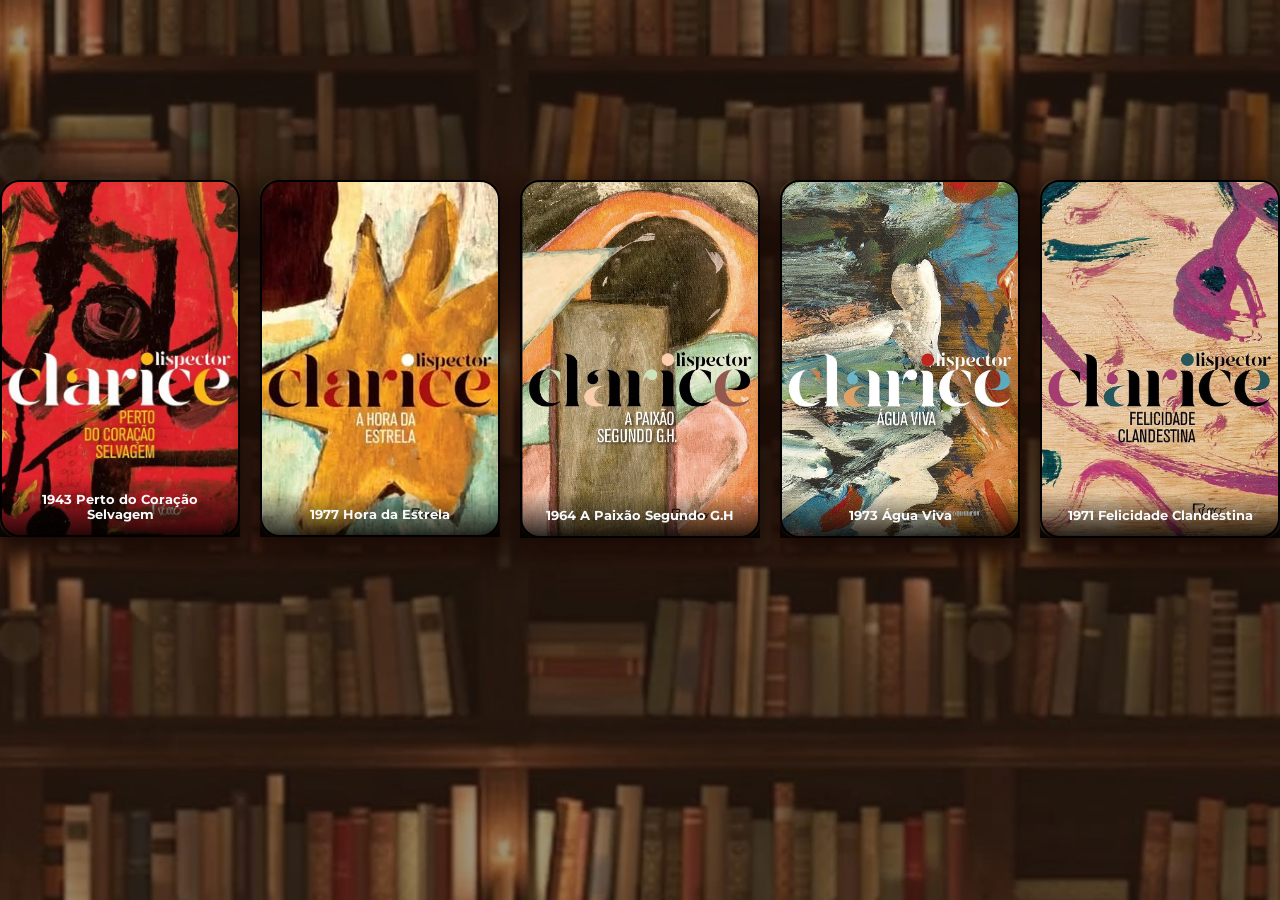
==== modelo2/index.html @ 9c64ca0b "Card" ====
<!DOCTYPE html>
<html lang="pt-br">
<head>
    <meta charset="UTF-8">
    <meta name="viewport" content="width=device-width, initial-scale=1.0">
    <title>Flip Card</title>
    <link rel="stylesheet" href="style.css">
</head>
<body>
    <main class="biblioteca">
        <div class="container">
            <article class="card" tabindex="0" aria-labelledby="pertodocoracao">
                <div class="card__interno">
                    <div class="card__face card__frente card__frente--livro1">
                        <img src="img/livro1.jpg" alt="Perto do Coração Selvagem" class="card__foto">
                        <div class="card__foto__legenda">
                            <span class="data">1943</span>
                            <span class="titulo">Perto do Coração Selvagem</span>
                        </div>
                    </div>
                    <div class="card__face card__verso verso_perto">
                        <h2>Perto do Coração Selvagem</h2>
                        <hr>
                        <p><strong>Gênero: </strong>Romance, Ficção</p>
                        <p><strong>Ano de Publicação: </strong>1943</p>
                        <p>Em Perto do Coração Selvagem, Clarice Lispector acompanha Joana, uma mulher que busca compreender sua própria identidade e liberdade, questionando os padrões sociais e explorando seus sentimentos, desejos e conflitos interiores.</p>
                    </div>
                </div>
            </article>
            <article class="card" tabindex="0" aria-labelledby="ahoradaestrela">
                <div class="card__interno">
                    <div class="card__face card__frente card__frente--livro2">
                        <img src="img/livro2.jpg" alt="A Hora da Estrela" class="card__foto">
                        <div class="card__foto__legenda">
                            <span class="data">1977</span>
                            <span class="titulo">Hora da Estrela</span>
                        </div>
                    </div>
                    <div class="card__face card__verso verso_ahora">
                        <h2>A Hora da Estrela</h2>
                        <hr>
                        <p><strong>Gênero: </strong>Romance, Romance Psicológico</p>
                        <p><strong>Ano de Publicação: </strong>1977</p>
                        <p>Em A Hora da Estrela, Clarice Lispector conta a história de Macabéa, uma jovem nordestina que vive no Rio de Janeiro, enfrentando a pobreza, a solidão e a invisibilidade social. A obra aborda a desigualdade, a existência e a busca por reconhecimento.</p>
                    </div>
                </div>
            </article>
            <article class="card" tabindex="0" aria-labelledby="apaixaosegundogh">
                <div class="card__interno">
                    <div class="card__face card__frente card__frente--livro3">
                        <img src="img/livro3.jpg" alt="A Paixão Segundo G.H" class="card__foto">
                        <div class="card__foto__legenda">
                            <span class="data">1964</span>
                            <span class="titulo">A Paixão Segundo G.H</span>
                        </div>
                    </div>
                    <div class="card__face card__verso verso_paixao">
                        <h2>A Paixão Segundo G.H</h2>
                        <hr>
                        <p><strong>Gênero: </strong>Romance, Ficção</p>
                        <p><strong>Ano de Publicação: </strong>1964</p>
                        <p>Em A Paixão Segundo G.H., Clarice Lispector narra a experiência de uma mulher que, após um acontecimento inesperado em seu apartamento, passa por uma profunda crise existencial. A obra explora temas como identidade, existência, transformação e a natureza humana.</p>
                    </div>
                </div>
            </article>
            <article class="card" tabindex="0" aria-labelledby="aguaviva">
                <div class="card__interno">
                    <div class="card__face card__frente card__frente--livro4">
                        <img src="img/livro4.jpg" alt="Água Viva" class="card__foto">
                        <div class="card__foto__legenda">
                            <span class="data">1973</span>
                            <span class="titulo">Água Viva</span>
                        </div>
                    </div>
                    <div class="card__face card__verso verso_aguaviva">
                        <h2>Água Viva</h2>
                        <hr>
                        <p><strong>Gênero: </strong>Romance, Ficção</p>
                        <p><strong>Ano de Publicação: </strong>1973</p>
                        <p>Em Água Viva, Clarice Lispector apresenta uma narradora que reflete sobre a vida, o tempo, os sentimentos e a existência humana. Por meio de pensamentos fragmentados e poéticos, a obra explora a beleza e a complexidade de viver o instante presente.</p>
                    </div>
                </div>
            </article>
            <article class="card" tabindex="0" aria-labelledby="felicidade">
                <div class="card__interno">
                    <div class="card__face card__frente card__frente--livro5">
                        <img src="img/livro5.jpg" alt="felicidade Clandestina" class="card__foto">
                        <div class="card__foto__legenda">
                            <span class="data">1971</span>
                            <span class="titulo">Felicidade Clandestina</span>
                        </div>
                    </div>
                    <div class="card__face card__verso verso_felicidade">
                        <h2>Felicidade Clandestina</h2>
                        <hr>
                        <p><strong>Gênero: </strong>Ficção Literária</p>
                        <p><strong>Ano de Publicação: </strong>1971</p>
                        <p>Em Felicidade Clandestina, Clarice Lispector reúne contos e crônicas que exploram sentimentos, memórias e experiências cotidianas, revelando a complexidade das relações humanas, da infância e dos pequenos momentos da vida.</p>
                    </div>
                </div>
            </article>
        </div>
    </main>
</body>
</html>
---- modelo2/style.css ----
@import url('https://fonts.googleapis.com/css2?family=Montserrat:ital,wght@0,100..900;1,100..900&display=swap');

*{
    margin: 0;
    padding: 0;
    box-sizing: border-box;
}

:root{
    --fonte-comum:"Montserrat", sans-serif;
}

body{
    background-image: url(img/biblioteca.jpg);
    color: #f8fafc;
    font-family: var(--fonte-comum);
}

.biblioteca{
    max-width: 1400px;
    margin-top: 180px;
    margin-right: auto;
    margin-left: auto;
    align-items: center;
}

.container{
    display: grid;
    grid-template-columns: repeat(auto-fit, minmax(min(100%, 200px), 1fr));
    gap: 20px;
    margin-top: 32px;
}

.card{
    border-radius: 18px;
    perspective: 1200px;
}

.card__interno{
    display: grid;
    /* Mantém a frente e o verso no espaço 3D */
    transform-style: preserve-3d;
    /* animar a ida e volta do card */
    transition: transform 0.6s ease;

}

.card__face {
    /* Sobrepor */
    grid-area: 1/1;
    backface-visibility: hidden;
    border-radius: 15px; 
    box-shadow: 0px 12px 20px 8px #1c0c06;
    transition: box-shadow 0.3s ease;
    font-size: 0.8rem;
}

.card__frente {
    position: relative; 
    display: flex;
}

.card__foto {
    width: 100%; 
    height: 100%;  
    border-radius: 20px;
    border: solid 2px #000;
    display: block;
}

.card__foto__legenda {
    position: absolute;
    bottom: 0; 
    left: 0;
    width: 100%; 
    text-align: center;
    padding: 15px 10px;
    font-weight: bold;
    background: linear-gradient(to top, rgba(0, 0, 0, 0.85), transparent);
}

.card__verso {
    font-family: var(--fonte-comum);
    display: grid;
    align-content: center;
    gap: 10px;
    padding: 20px; 
    background-color: #22201f;
    transform: rotateY(180deg);
    width: 100%;
    height: 100%;
}


.card__verso{
    font-family: var(--fonte-comum);
    display: grid;
    align-content: center;
    gap: 10px;
    background-color: #22201f;
    transform: rotateY(180deg);
    width: 100%;
}

.card:is(:hover) .card__interno{
    transform: translateY(-8px) rotateY(180deg);
}

.verso_perto{
    border-left: 5px solid #D92534;
    background: linear-gradient(185deg, #3f0b0f, #2c2c2cda, #2c2c2cda);
    
}

.verso_ahora{
    border-left: 5px solid #F8AD1E;
    background: linear-gradient(185deg, #4d3509, #2c2c2cda, #2c2c2cda);
}

.verso_paixao{
    border-left: 5px solid #ea976a;
    background: linear-gradient(185deg, #63402d, #2c2c2cda, #2c2c2cda);
}

.verso_aguaviva{
    border-left: 5px solid #539DA6;
    background: linear-gradient(185deg, #234347, #2c2c2cda, #2c2c2cda);
}

.verso_felicidade{
    border-left: 5px solid #A6387F;
    background: linear-gradient(185deg, #561d42, #2c2c2cda, #2c2c2cda);
}

.card:hover{
    transform: scale(1.08);
    transition: transform 5s ease;
    z-index: 10;
    opacity: 1;
    filter: grayscale(0%) blur(0);
}

.biblioteca:has(.card:hover) .card:not(:hover){
    opacity: 0.35;
    filter: grayscale(40%) blur(1px);
    transform: scale(0.92);
    transition: transform 5s ease;
    z-index: 1;
}
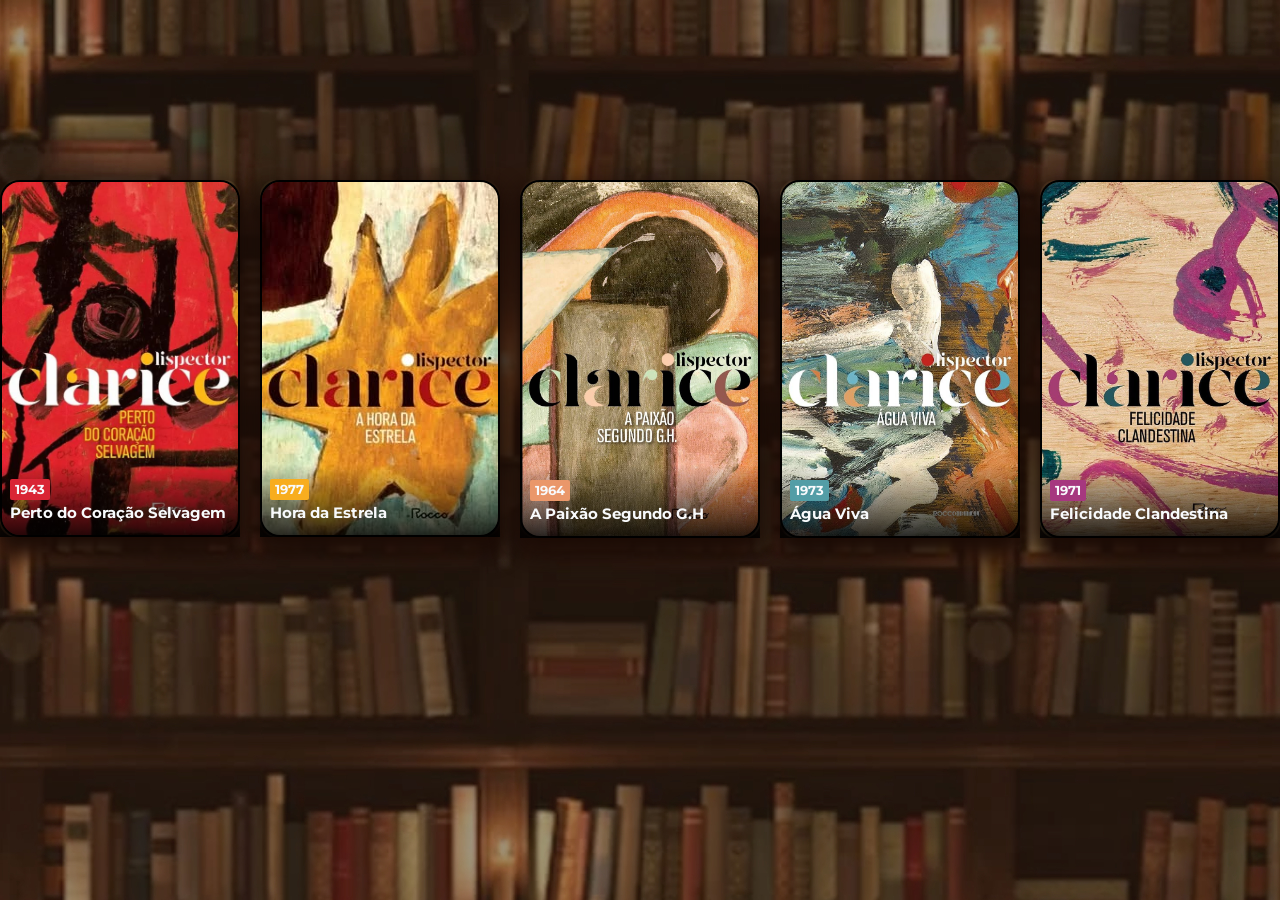
==== commit 7f0f1f49: "Final" ====
--- a/modelo2/index.html
+++ b/modelo2/index.html
@@ -14,8 +14,8 @@
                     <div class="card__face card__frente card__frente--livro1">
                         <img src="img/livro1.jpg" alt="Perto do Coração Selvagem" class="card__foto">
                         <div class="card__foto__legenda">
-                            <span class="data">1943</span>
-                            <span class="titulo">Perto do Coração Selvagem</span>
+                            <span class="data_livro1">1943</span>
+                            <h3 class="titulo">Perto do Coração Selvagem</h3>
                         </div>
                     </div>
                     <div class="card__face card__verso verso_perto">
@@ -32,8 +32,8 @@
                     <div class="card__face card__frente card__frente--livro2">
                         <img src="img/livro2.jpg" alt="A Hora da Estrela" class="card__foto">
                         <div class="card__foto__legenda">
-                            <span class="data">1977</span>
-                            <span class="titulo">Hora da Estrela</span>
+                            <span class="data_livro2">1977</span>
+                            <h3 class="titulo">Hora da Estrela</h3>
                         </div>
                     </div>
                     <div class="card__face card__verso verso_ahora">
@@ -50,8 +50,8 @@
                     <div class="card__face card__frente card__frente--livro3">
                         <img src="img/livro3.jpg" alt="A Paixão Segundo G.H" class="card__foto">
                         <div class="card__foto__legenda">
-                            <span class="data">1964</span>
-                            <span class="titulo">A Paixão Segundo G.H</span>
+                            <span class="data_livro3">1964</span>
+                            <h3 class="titulo">A Paixão Segundo G.H</h3>
                         </div>
                     </div>
                     <div class="card__face card__verso verso_paixao">
@@ -68,8 +68,8 @@
                     <div class="card__face card__frente card__frente--livro4">
                         <img src="img/livro4.jpg" alt="Água Viva" class="card__foto">
                         <div class="card__foto__legenda">
-                            <span class="data">1973</span>
-                            <span class="titulo">Água Viva</span>
+                            <span class="data_livro4">1973</span>
+                            <h3 class="titulo">Água Viva</h3>
                         </div>
                     </div>
                     <div class="card__face card__verso verso_aguaviva">
@@ -86,8 +86,8 @@
                     <div class="card__face card__frente card__frente--livro5">
                         <img src="img/livro5.jpg" alt="felicidade Clandestina" class="card__foto">
                         <div class="card__foto__legenda">
-                            <span class="data">1971</span>
-                            <span class="titulo">Felicidade Clandestina</span>
+                            <span class="data_livro5">1971</span>
+                            <h3 class="titulo">Felicidade Clandestina</h3>
                         </div>
                     </div>
                     <div class="card__face card__verso verso_felicidade">
--- a/modelo2/style.css
+++ b/modelo2/style.css
@@ -77,6 +77,11 @@
     padding: 15px 10px;
     font-weight: bold;
     background: linear-gradient(to top, rgba(0, 0, 0, 0.85), transparent);
+    display: flex;
+    flex-direction: column;
+    align-items: flex-start;
+    text-align: left;
+    gap: 4px;
 }
 
 .card__verso {
@@ -134,7 +139,7 @@
 
 .card:hover{
     transform: scale(1.08);
-    transition: transform 5s ease;
+    transition: transform 1s ease;
     z-index: 10;
     opacity: 1;
     filter: grayscale(0%) blur(0);
@@ -144,6 +149,36 @@
     opacity: 0.35;
     filter: grayscale(40%) blur(1px);
     transform: scale(0.92);
-    transition: transform 5s ease;
+    transition: transform 1s ease;
     z-index: 1;
+}
+
+.data_livro1{
+    background-color: #D92534;
+    padding: 3px 5px;
+    border-radius: 2px;
+}
+
+.data_livro2{
+    background-color: #F8AD1E;
+    padding: 3px 5px;
+    border-radius: 2px;
+}
+
+.data_livro3{
+    background-color: #ea976a;
+    padding: 3px 5px;
+    border-radius: 2px;
+}
+
+.data_livro4{
+    background-color: #539DA6;
+    padding: 3px 5px;
+    border-radius: 2px;
+}
+
+.data_livro5{
+    background-color: #A6387F;
+    padding: 3px 5px;
+    border-radius: 2px;
 }
